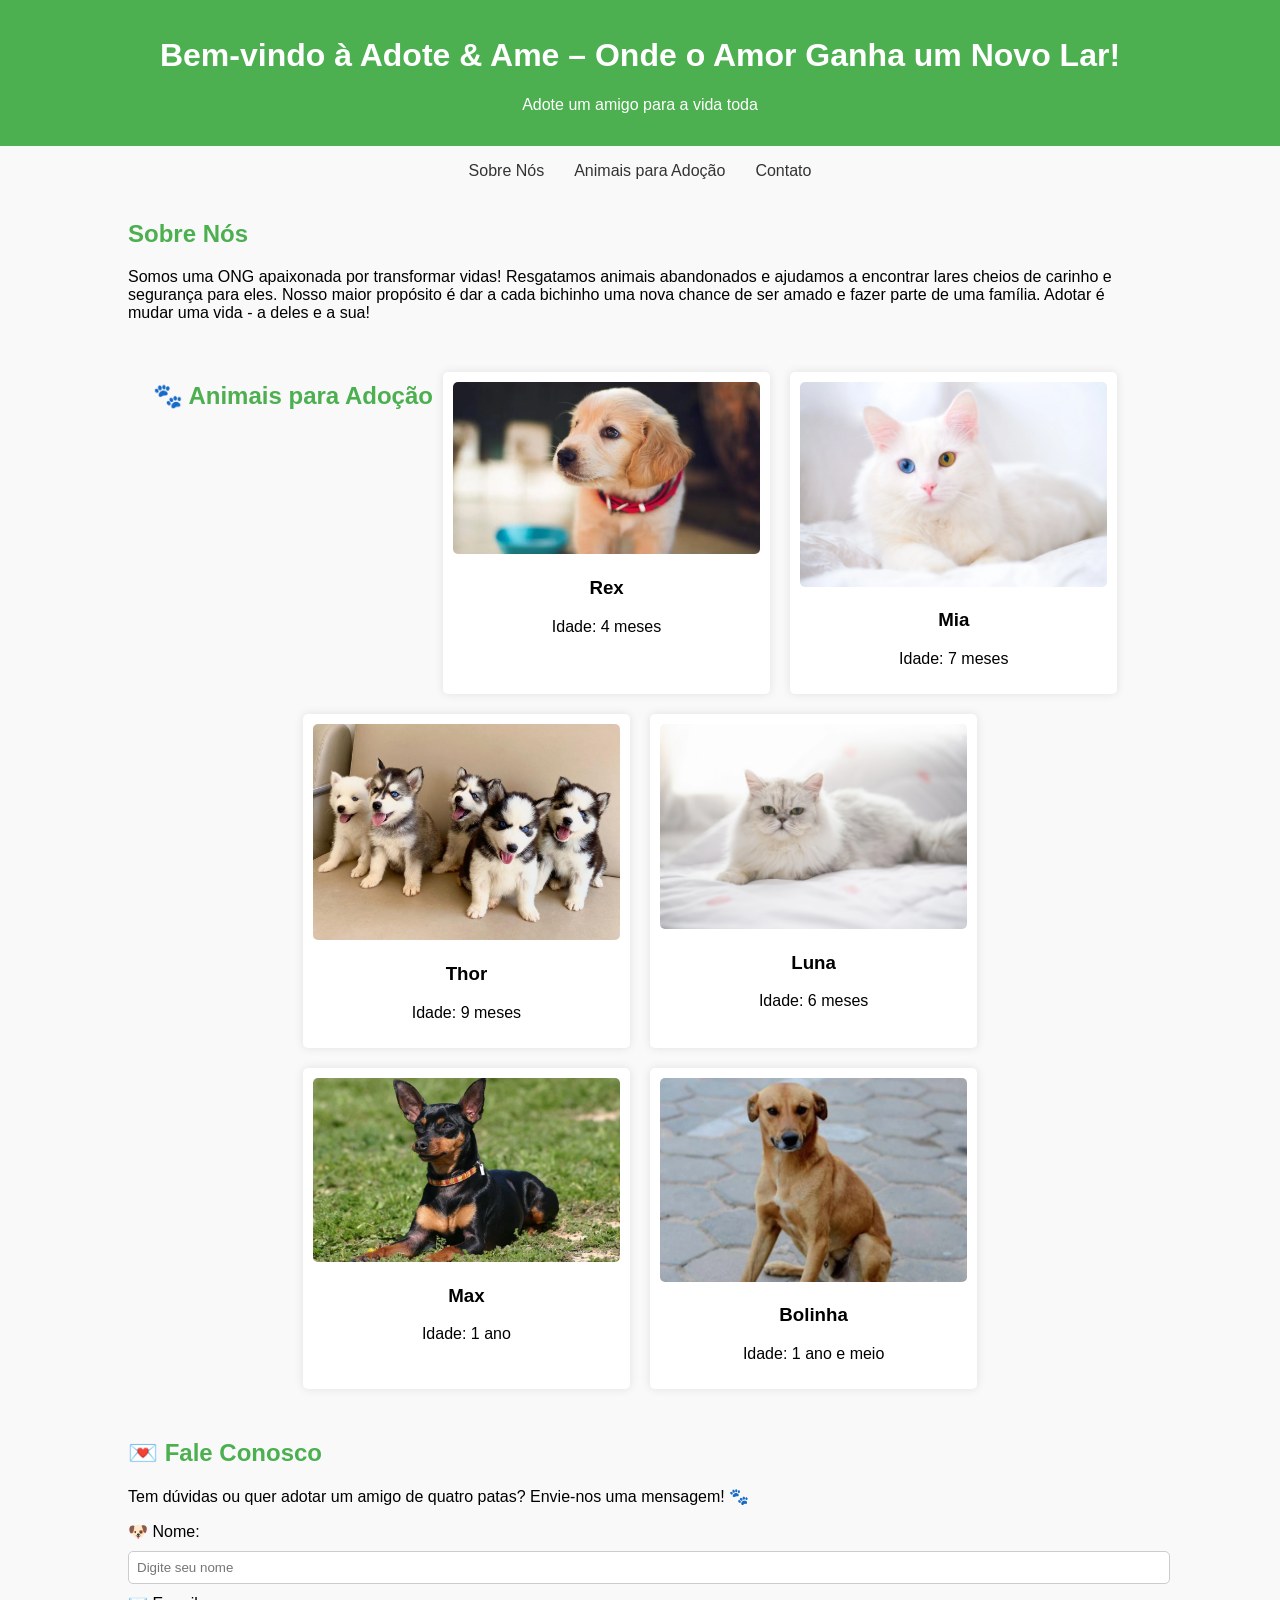
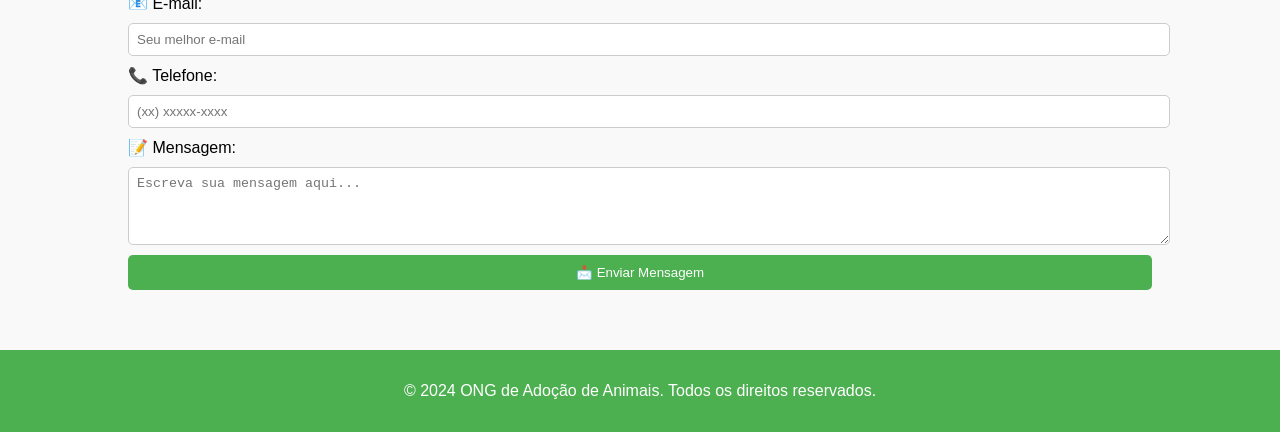
==== client/index.html @ dda1962a "chore: adionada pasta dedicada ao front-end" ====
<!DOCTYPE html>
<html lang="pt-BR">
<head>
    <meta charset="UTF-8">
    <meta name="viewport" content="width=device-width, initial-scale=1.0">
    <title>ONG de Adoção de Animais - Adote & Ame</title>
    <style>
        body {
            font-family: Arial, sans-serif;
            background-color: #f9f9f9;
            margin: 0;
            padding: 0;
        }
        header {
            background-color: #4CAF50;
            color: white;
            text-align: center;
            padding: 1em 0;
        }
        nav {
            display: flex;
            justify-content: center;
            margin-top: 1em;
        }
        nav a {
            margin: 0 15px;
            text-decoration: none;
            color: #333;
        }
        .container {
            width: 80%;
            margin: 0 auto;
            padding: 20px;
        }
        .about, .animals, .contact {
            margin-bottom: 40px;
        }
        .about h2, .animals h2, .contact h2 {
            color: #4CAF50;
        }
        .animals {
            display: flex;
            flex-wrap: wrap;
            justify-content: center;
        }
        .animal {
            width: 30%;
            text-align: center;
            margin: 10px;
            background-color: #fff;
            padding: 10px;
            border-radius: 5px;
            box-shadow: 0px 0px 10px rgba(0,0,0,0.1);
        }
        .animal img {
            width: 100%;
            height: auto;
            border-radius: 5px;
        }
        .form-contato {
            display: flex;
            flex-direction: column;
            gap: 10px;
        }
        .form-contato input, .form-contato textarea {
            width: 100%;
            padding: 8px;
            border: 1px solid #ccc;
            border-radius: 5px;
        }
        .botao-enviar {
            background-color: #4CAF50;
            color: white;
            padding: 10px;
            border: none;
            cursor: pointer;
            border-radius: 5px;
        }
        .botao-enviar:hover {
            background-color: #45a049;
        }
        footer {
            background-color: #4CAF50;
            color: white;
            text-align: center;
            padding: 1em 0;
        }
        @media (max-width: 768px) {
            .animal {
                width: 100%;
            }
        }
    </style>
</head>
<body>

<header>
    <h1>Bem-vindo à Adote & Ame – Onde o Amor Ganha um Novo Lar!</h1>
    <p>Adote um amigo para a vida toda</p>
</header>

<nav>
    <a href="#about">Sobre Nós</a>
    <a href="#animals">Animais para Adoção</a>
    <a href="#contact">Contato</a>
</nav>

<div class="container">
    <!-- Seção Sobre Nós -->
    <section id="about" class="about">
        <h2>Sobre Nós</h2>
        <p>Somos uma ONG apaixonada por transformar vidas! Resgatamos animais abandonados e ajudamos a encontrar lares cheios de carinho e segurança para eles. Nosso maior propósito é dar a cada bichinho uma nova chance de ser amado e fazer parte de uma família. Adotar é mudar uma vida - a deles e a sua!</p>
    </section>

    <!-- Seção Animais para Adoção -->
    <section id="animals" class="animals">
        <h2>🐾 Animais para Adoção</h2>
        
        <div class="animal">
            <img src="cachorro.webp" alt="cachorro Rex">
            <h3>Rex</h3>
            <p>Idade: 4 meses</p>
        </div>
        
        <div class="animal">
            <img src="gato-albino-scaled.webp" alt="Gato Mia">
            <h3>Mia</h3>
            <p>Idade: 7 meses</p>
        </div>
        
        <div class="animal">
            <img src="cachorro2.jpg" alt="Cachorro Thor">
            <h3>Thor</h3>
            <p>Idade: 9 meses</p>
        </div>
    
        <div class="animal">
            <img src="gato-persa-branco.webp" alt="Gato Luna">
            <h3>Luna</h3>
            <p>Idade: 6 meses</p>
        </div>
    
        <div class="animal">
            <img src="cruzamento-de-pinscher-com-vira-lata-interna-2.jpg" alt="Cachorro Max">
            <h3>Max</h3>
            <p>Idade: 1 ano</p>
        </div>
    
        <div class="animal">
            <img src="Vira-lata-caramelo.jpg" alt="Azus">
            <h3>Bolinha</h3>
            <p>Idade: 1 ano e meio</p>
        </div>
    </section>

    <!-- Seção Contato -->
    <section id="contact" class="contact">
        <h2>💌 Fale Conosco</h2>
        <p>Tem dúvidas ou quer adotar um amigo de quatro patas? Envie-nos uma mensagem! 🐾</p>
        
        <form action="/enviar-contato" method="post" class="form-contato">
            <label for="nome">🐶 Nome:</label>
            <input type="text" id="nome" name="nome" required placeholder="Digite seu nome">
        
            <label for="email">📧 E-mail:</label>
            <input type="email" id="email" name="email" required placeholder="Seu melhor e-mail">
        
            <label for="telefone">📞 Telefone:</label>
            <input type="tel" id="telefone" name="telefone" placeholder="(xx) xxxxx-xxxx">
        
            <label for="mensagem">📝 Mensagem:</label>
            <textarea id="mensagem" name="mensagem" rows="4" placeholder="Escreva sua mensagem aqui..."></textarea>
        
            <button type="submit" class="botao-enviar">📩 Enviar Mensagem</button>
        </form>
    </section>
</div>

<footer>
    <p>&copy; 2024 ONG de Adoção de Animais. Todos os direitos reservados.</p>
</footer>

</body>
</html>
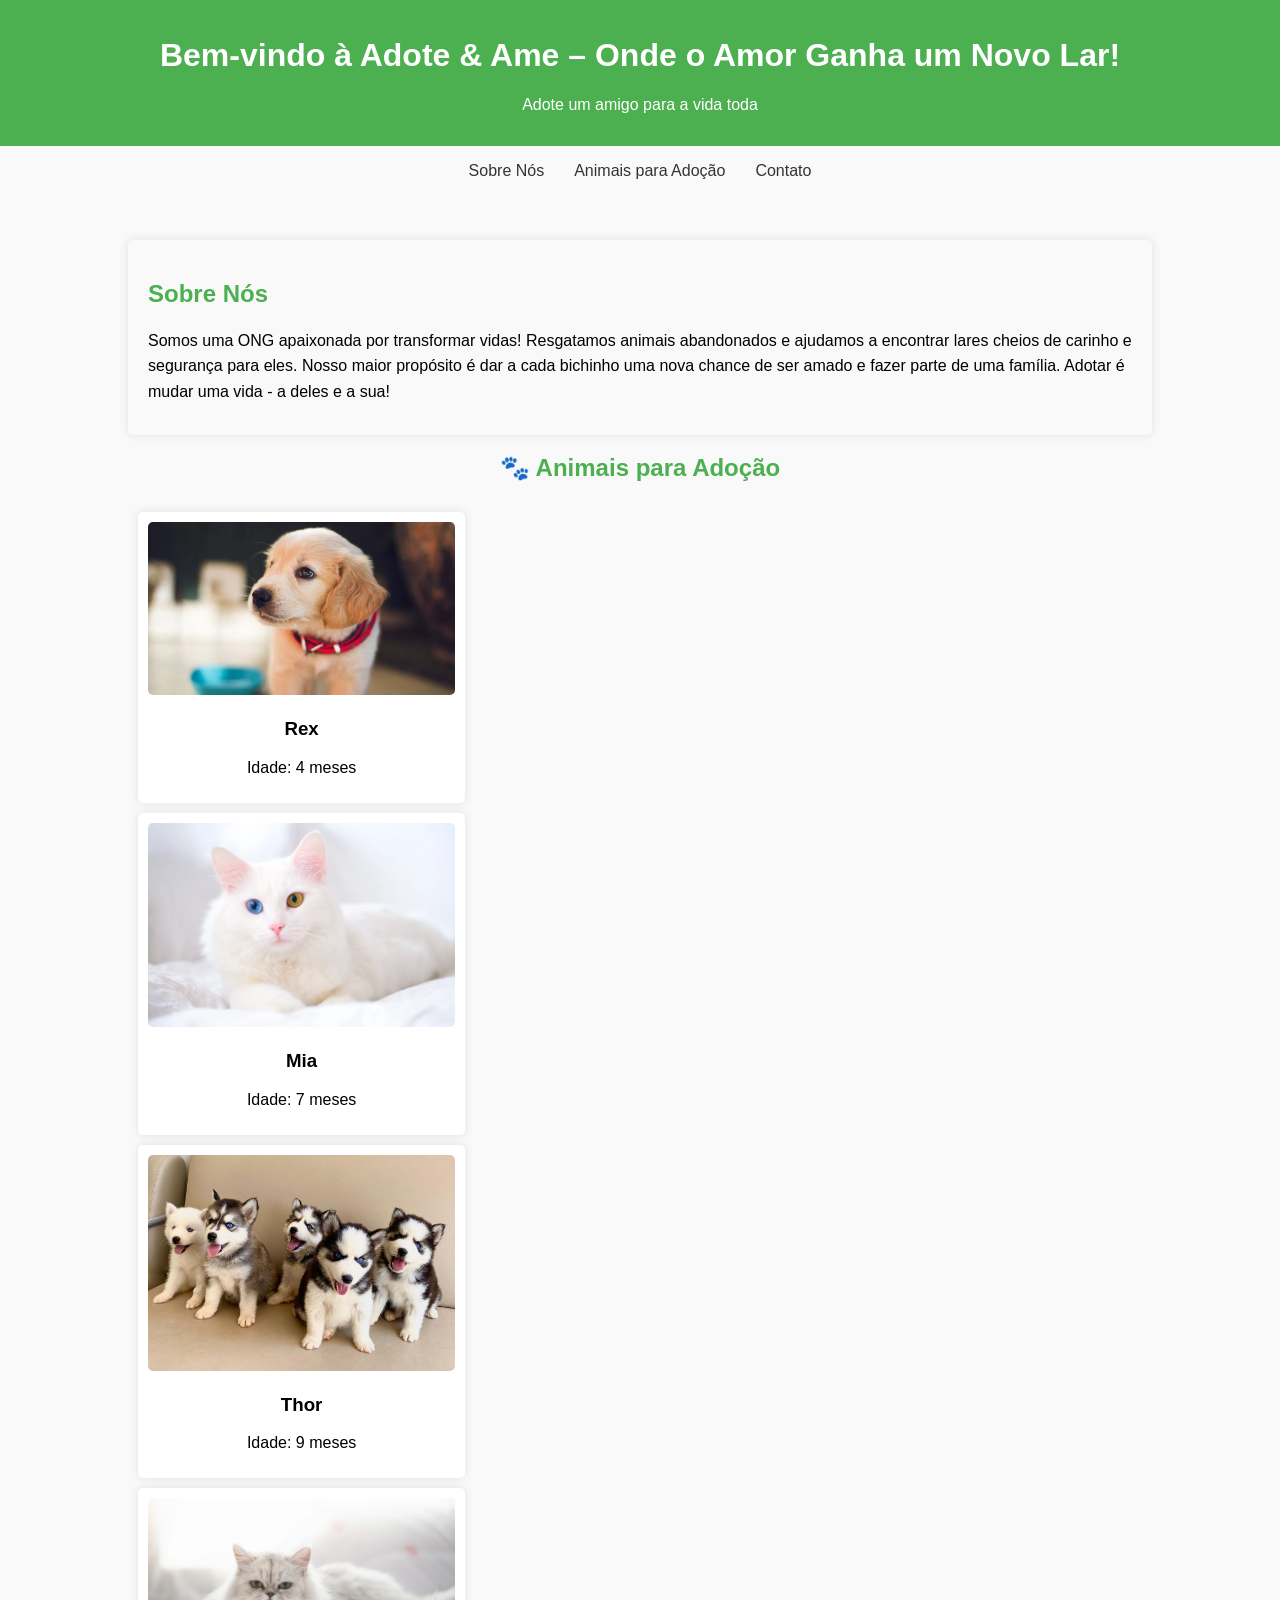
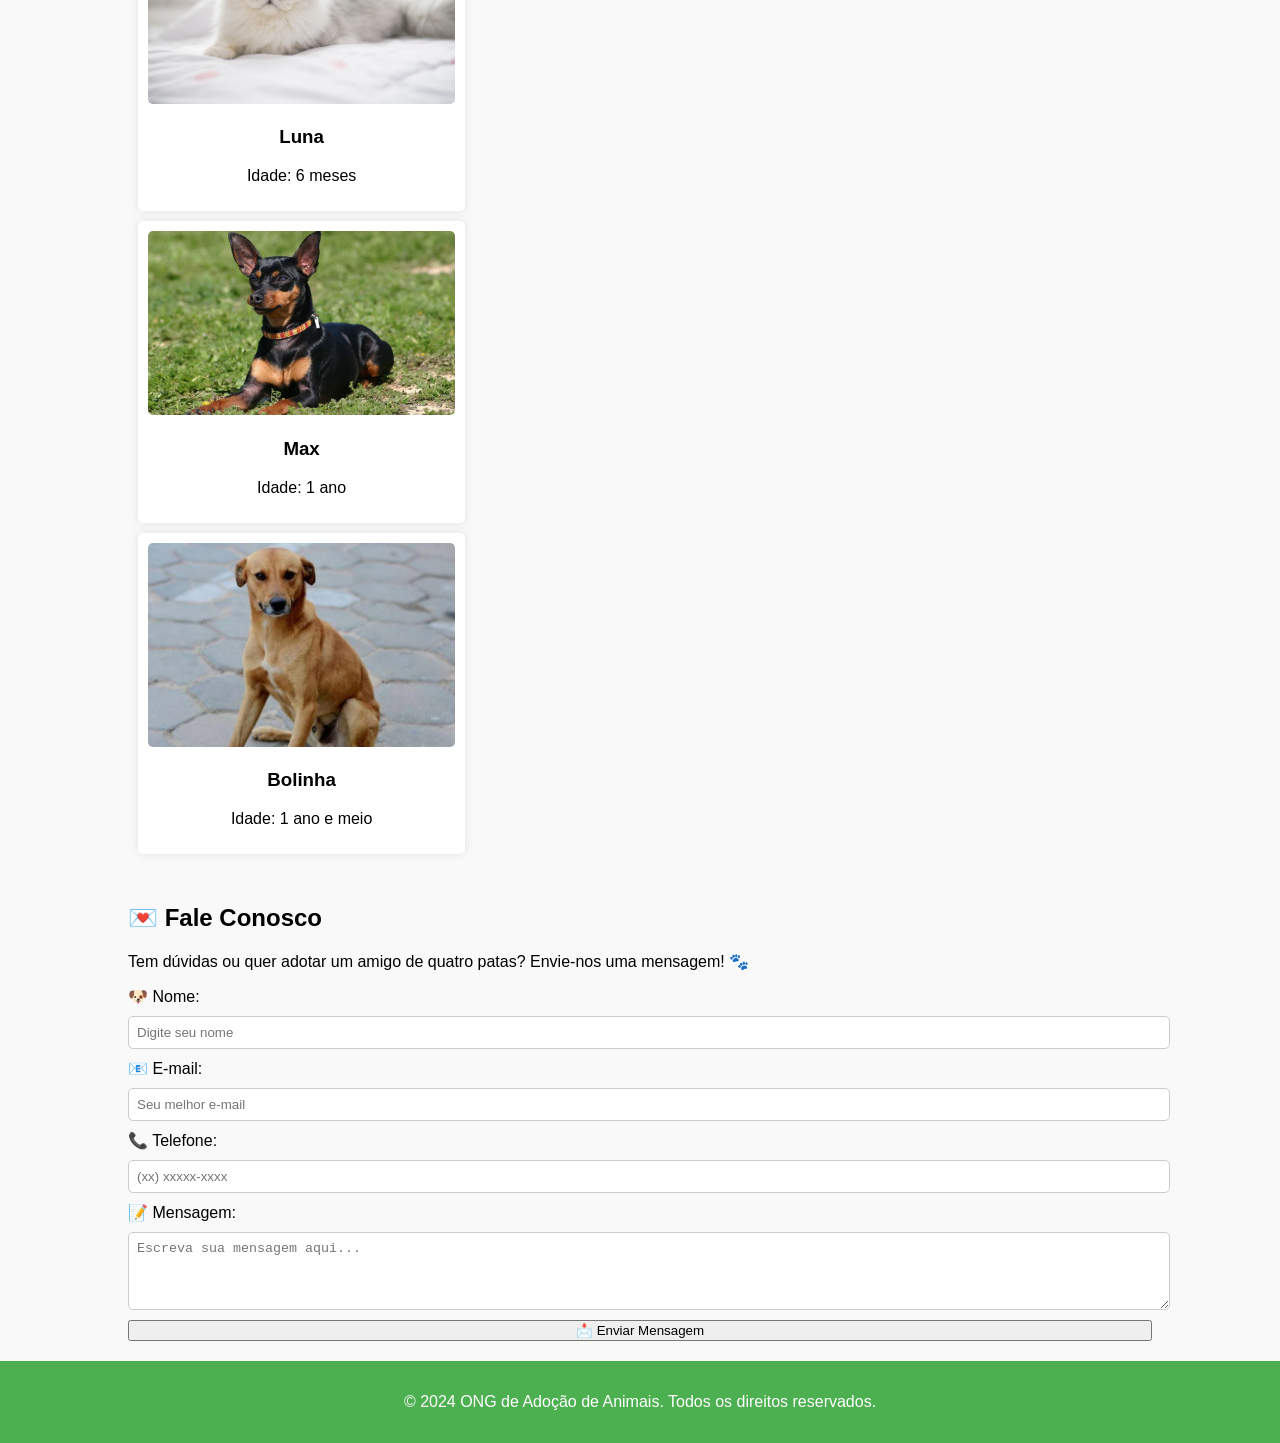
==== commit 5d100602: "Correção para salvar dados no banco" ====
--- a/client/index.html
+++ b/client/index.html
@@ -4,93 +4,7 @@
     <meta charset="UTF-8">
     <meta name="viewport" content="width=device-width, initial-scale=1.0">
     <title>ONG de Adoção de Animais - Adote & Ame</title>
-    <style>
-        body {
-            font-family: Arial, sans-serif;
-            background-color: #f9f9f9;
-            margin: 0;
-            padding: 0;
-        }
-        header {
-            background-color: #4CAF50;
-            color: white;
-            text-align: center;
-            padding: 1em 0;
-        }
-        nav {
-            display: flex;
-            justify-content: center;
-            margin-top: 1em;
-        }
-        nav a {
-            margin: 0 15px;
-            text-decoration: none;
-            color: #333;
-        }
-        .container {
-            width: 80%;
-            margin: 0 auto;
-            padding: 20px;
-        }
-        .about, .animals, .contact {
-            margin-bottom: 40px;
-        }
-        .about h2, .animals h2, .contact h2 {
-            color: #4CAF50;
-        }
-        .animals {
-            display: flex;
-            flex-wrap: wrap;
-            justify-content: center;
-        }
-        .animal {
-            width: 30%;
-            text-align: center;
-            margin: 10px;
-            background-color: #fff;
-            padding: 10px;
-            border-radius: 5px;
-            box-shadow: 0px 0px 10px rgba(0,0,0,0.1);
-        }
-        .animal img {
-            width: 100%;
-            height: auto;
-            border-radius: 5px;
-        }
-        .form-contato {
-            display: flex;
-            flex-direction: column;
-            gap: 10px;
-        }
-        .form-contato input, .form-contato textarea {
-            width: 100%;
-            padding: 8px;
-            border: 1px solid #ccc;
-            border-radius: 5px;
-        }
-        .botao-enviar {
-            background-color: #4CAF50;
-            color: white;
-            padding: 10px;
-            border: none;
-            cursor: pointer;
-            border-radius: 5px;
-        }
-        .botao-enviar:hover {
-            background-color: #45a049;
-        }
-        footer {
-            background-color: #4CAF50;
-            color: white;
-            text-align: center;
-            padding: 1em 0;
-        }
-        @media (max-width: 768px) {
-            .animal {
-                width: 100%;
-            }
-        }
-    </style>
+    <link rel="stylesheet" href="css/base.css">
 </head>
 <body>
 
@@ -100,9 +14,9 @@
 </header>
 
 <nav>
-    <a href="#about">Sobre Nós</a>
+    <a href="js/about.html">Sobre Nós</a>
     <a href="#animals">Animais para Adoção</a>
-    <a href="#contact">Contato</a>
+    <a href="js/contact.html">Contato</a>
 </nav>
 
 <div class="container">
@@ -115,50 +29,51 @@
     <!-- Seção Animais para Adoção -->
     <section id="animals" class="animals">
         <h2>🐾 Animais para Adoção</h2>
-        
+        <div > 
         <div class="animal">
-            <img src="cachorro.webp" alt="cachorro Rex">
+            <img src="images/cachorro.webp" alt="cachorro Rex">
             <h3>Rex</h3>
             <p>Idade: 4 meses</p>
         </div>
         
         <div class="animal">
-            <img src="gato-albino-scaled.webp" alt="Gato Mia">
+            <img src="images/gato-albino-scaled.webp" alt="Gato Mia">
             <h3>Mia</h3>
             <p>Idade: 7 meses</p>
         </div>
         
         <div class="animal">
-            <img src="cachorro2.jpg" alt="Cachorro Thor">
+            <img src="images/cachorro2.jpg" alt="Cachorro Thor">
             <h3>Thor</h3>
             <p>Idade: 9 meses</p>
         </div>
     
         <div class="animal">
-            <img src="gato-persa-branco.webp" alt="Gato Luna">
+            <img src="images/gato-persa-branco.webp" alt="Gato Luna">
             <h3>Luna</h3>
             <p>Idade: 6 meses</p>
         </div>
     
         <div class="animal">
-            <img src="cruzamento-de-pinscher-com-vira-lata-interna-2.jpg" alt="Cachorro Max">
+            <img src="images/cruzamento-de-pinscher-com-vira-lata-interna-2.jpg" alt="Cachorro Max">
             <h3>Max</h3>
             <p>Idade: 1 ano</p>
         </div>
     
         <div class="animal">
-            <img src="Vira-lata-caramelo.jpg" alt="Azus">
+            <img src="images/Vira-lata-caramelo.jpg" alt="Azus">
             <h3>Bolinha</h3>
             <p>Idade: 1 ano e meio</p>
+        </div>
         </div>
     </section>
 
     <!-- Seção Contato -->
-    <section id="contact" class="contact">
+    <section id="getGontact" class="getGontact">
         <h2>💌 Fale Conosco</h2>
         <p>Tem dúvidas ou quer adotar um amigo de quatro patas? Envie-nos uma mensagem! 🐾</p>
         
-        <form action="/enviar-contato" method="post" class="form-contato">
+        <form id="form-contato" class="form-contato">
             <label for="nome">🐶 Nome:</label>
             <input type="text" id="nome" name="nome" required placeholder="Digite seu nome">
         
@@ -171,7 +86,7 @@
             <label for="mensagem">📝 Mensagem:</label>
             <textarea id="mensagem" name="mensagem" rows="4" placeholder="Escreva sua mensagem aqui..."></textarea>
         
-            <button type="submit" class="botao-enviar">📩 Enviar Mensagem</button>
+            <button type="button" id="enviar">📩 Enviar Mensagem</button>
         </form>
     </section>
 </div>
@@ -180,5 +95,10 @@
     <p>&copy; 2024 ONG de Adoção de Animais. Todos os direitos reservados.</p>
 </footer>
 
+
+    <script src="js/contactFormHandler.js"></script>
+    
+</script>
+
 </body>
 </html>
--- a/client/css/base.css
+++ b/client/css/base.css
@@ -0,0 +1,137 @@
+body {
+            font-family: Arial, sans-serif;
+            background-color: #f9f9f9;
+            margin: 0;
+            padding: 0;
+        }
+        header {
+            background-color: #4CAF50;
+            color: white;
+            text-align: center;
+            padding: 1em 0;
+        }
+        nav {
+            display: flex;
+            justify-content: center;
+            margin-top: 1em;
+        }
+        nav a {
+            margin: 0 15px;
+            text-decoration: none;
+            color: #333;
+        }
+        .container {
+            width: 80%;
+            margin: 0 auto;
+            padding: 20px;
+        }
+        .about {
+            margin-top: 40px;
+            padding: 20px;
+            background-color: #f9f9f9;
+            border-radius: 5px;
+            box-shadow: 0px 0px 10px rgba(0, 0, 0, 0.1);
+        }
+        .about h2, .about h3 {
+            color: #4CAF50;
+            margin-bottom: 20px;
+        }
+        .about p, .about ul {
+            margin: 10px 0;
+            line-height: 1.6;
+        }
+        .about ul {
+            list-style-type: disc;
+            padding-left: 20px;
+        }
+        .animals, .contact {
+            margin-bottom: 40px;
+        }
+        .animals h2, .contact h2 {
+            color: #4CAF50;
+        }
+        .animals {
+            display: flex;
+            flex-wrap: wrap;
+            justify-content: center;
+        }
+        .animal {
+            width: 30%;
+            text-align: center;
+            margin: 10px;
+            background-color: #fff;
+            padding: 10px;
+            border-radius: 5px;
+            box-shadow: 0px 0px 10px rgba(0,0,0,0.1);
+        }
+        .animal img {
+            width: 100%;
+            height: auto;
+            border-radius: 5px;
+        }
+        .form-contato {
+            display: flex;
+            flex-direction: column;
+            gap: 10px;
+        }
+        .form-contato input, .form-contato textarea {
+            width: 100%;
+            padding: 8px;
+            border: 1px solid #ccc;
+            border-radius: 5px;
+        }
+        .botao-enviar {
+            background-color: #4CAF50;
+            color: white;
+            padding: 10px;
+            border: none;
+            cursor: pointer;
+            border-radius: 5px;
+        }
+        .botao-enviar:hover {
+            background-color: #45a049;
+        }
+        footer {
+            background-color: #4CAF50;
+            color: white;
+            text-align: center;
+            padding: 1em 0;
+        }
+        @media (max-width: 768px) {
+            .animal {
+                width: 50%;
+            }
+            .form-contato {
+                flex-direction: column;
+            }
+            .form-contato input, .form-contato textarea {
+                width: 50%;
+            }
+        }
+        .contact {
+            margin-top: 40px;
+            padding: 20px;
+            background-color: #f9f9f9;
+            border-radius: 5px;
+            box-shadow: 0px 0px 10px rgba(0, 0, 0, 0.1);
+        }
+
+        .contact h2 {
+            color: #4CAF50;
+            margin-bottom: 20px;
+        }
+
+        .contact p {
+            margin: 10px 0;
+            line-height: 1.6;
+        }
+
+        .contact a {
+            color: #4CAF50;
+            text-decoration: none;
+        }
+
+        .contact a:hover {
+            text-decoration: underline;
+        }
+
